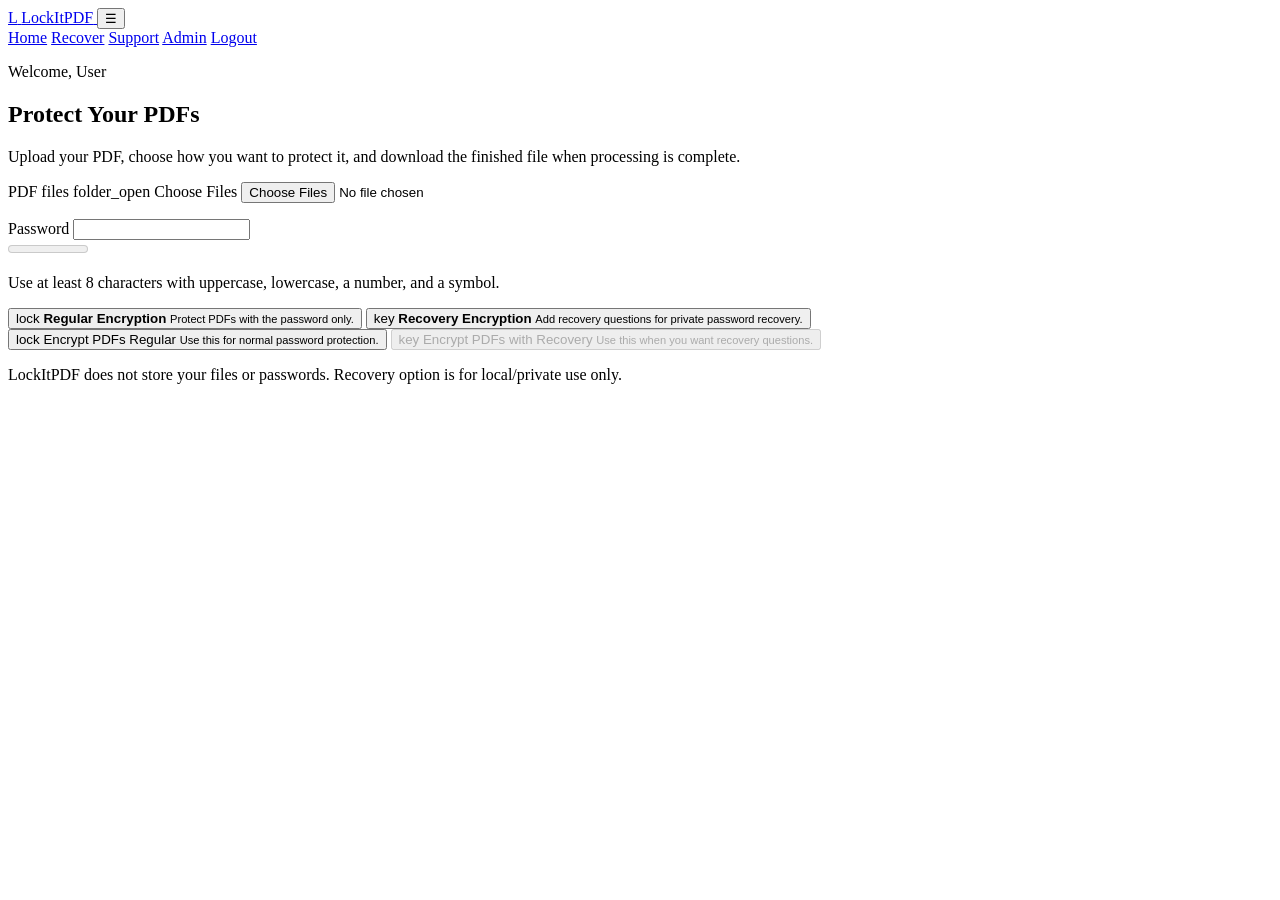
==== index.html @ 96cf486d "Add files via upload" ====
<!doctype html>
<html lang="en">
<head>
    <meta charset="utf-8">
    <meta name="viewport" content="width=device-width, initial-scale=1">
    <title>Encrypt PDFs | LockItPDF</title>
    <link rel="stylesheet" href="assets/styles.css">
    <link rel="stylesheet" href="assets/css/style.css">
</head>
<body>
<header class="site-header">
    <a class="brand" href="index.html" aria-label="LockItPDF home">
        <span class="brand-mark">L</span>
        <span>LockItPDF</span>
    </a>
    <button class="menu-button" type="button" data-menu-toggle aria-label="Toggle navigation">&#9776;</button>
    <nav class="nav" data-nav>
        <a href="index.html" class="active">Home</a>
        <a href="recovery.html">Recover</a>
        <a href="support.html">Support</a>
        <a href="admin.html">Admin</a>
        <a href="logout.html">Logout</a>
    </nav>
</header>
<main class="page">
<section class="main-shell">
    <div class="main-intro">
        <p class="app-kicker">Welcome, User</p>
        <h1>Protect Your PDFs</h1>
        <p>Upload your PDF, choose how you want to protect it, and download the finished file when processing is complete.</p>
    </div>

    <div class="alert app-alert" data-error-placeholder hidden></div>

    <form id="upload-form" class="upload-card" method="post" action="/api/upload" enctype="multipart/form-data" data-encrypt-form>
        <div class="form-grid">
            <div class="field file-field">
                <span>PDF files</span>
                <label class="file-button">
                    <span class="material-symbols-rounded" aria-hidden="true">folder_open</span>
                    Choose Files
                    <input type="file" name="pdfs[]" accept="application/pdf,.pdf" multiple required data-file-input>
                </label>
                <ul class="file-list" data-file-list></ul>
            </div>

            <label class="field">
                <span>Password</span>
                <input type="password" name="password" required minlength="8" pattern="(?=.*[A-Z])(?=.*[a-z])(?=.*\d)(?=.*[!@#$%^&amp;*(),.?&quot;:{}|&lt;&gt;]).{8,}" title="Use at least 8 characters with uppercase, lowercase, number, and symbol." data-password autocomplete="new-password">
            </label>
        </div>

        <meter class="strength modern-strength" min="0" max="5" low="3" high="4" optimum="5" value="0" data-strength></meter>
        <p class="helper-text">Use at least 8 characters with uppercase, lowercase, a number, and a symbol.</p>

        <input type="hidden" name="mode" value="regular" data-mode-value>

        <div class="mode-select" role="group" aria-label="Choose encryption mode">
            <button class="mode-choice is-active" type="button" data-mode-choice="regular">
                <span class="mode-icon material-symbols-rounded" aria-hidden="true">lock</span>
                <span>
                    <strong>Regular Encryption</strong>
                    <small>Protect PDFs with the password only.</small>
                </span>
            </button>

            <button class="mode-choice" type="button" data-mode-choice="recovery">
                <span class="mode-icon material-symbols-rounded" aria-hidden="true">key</span>
                <span>
                    <strong>Recovery Encryption</strong>
                    <small>Add recovery questions for private password recovery.</small>
                </span>
            </button>
        </div>

        <section class="recovery-panel" data-recovery-panel hidden>
            <div class="recovery-note">This recovery method embeds recovery data inside the PDF so the Recover page can reveal your password after correct answers. Use it only for private files you control.</div>
            <div class="form-grid">
                <label class="field">
                    <span>Recovery question 1</span>
                    <input name="question[]" placeholder="Example: First school?">
                </label>
                <label class="field">
                    <span>Answer 1</span>
                    <input name="answer[]" autocomplete="off">
                </label>
                <label class="field">
                    <span>Recovery question 2</span>
                    <input name="question[]" placeholder="Example: Favorite teacher?">
                </label>
                <label class="field">
                    <span>Answer 2</span>
                    <input name="answer[]" autocomplete="off">
                </label>
            </div>
        </section>

        <div class="action-row">
            <button class="modern-button" type="submit" name="mode" value="regular" data-submit-mode="regular">
                <span class="material-symbols-rounded" aria-hidden="true">lock</span>
                <span class="button-label">Encrypt PDFs Regular</span>
                <small>Use this for normal password protection.</small>
                <span class="button-spinner" aria-hidden="true" hidden>Processing...</span>
            </button>
            <button class="modern-button" type="submit" name="mode" value="recovery" data-submit-mode="recovery" disabled>
                <span class="material-symbols-rounded" aria-hidden="true">key</span>
                <span class="button-label">Encrypt PDFs with Recovery</span>
                <small>Use this when you want recovery questions.</small>
                <span class="button-spinner" aria-hidden="true" hidden>Processing...</span>
            </button>
        </div>
    </form>
</section>
</main>
<footer class="footer">
    <p>LockItPDF does not store your files or passwords. Recovery option is for local/private use only.</p>
</footer>
<script src="assets/app.js"></script>
<script src="assets/js/api-client.js"></script>
<script src="assets/js/auth.js"></script>
<script src="assets/js/auth-guard.js"></script>
<script src="assets/js/upload-client.js"></script>
</body>
</html>
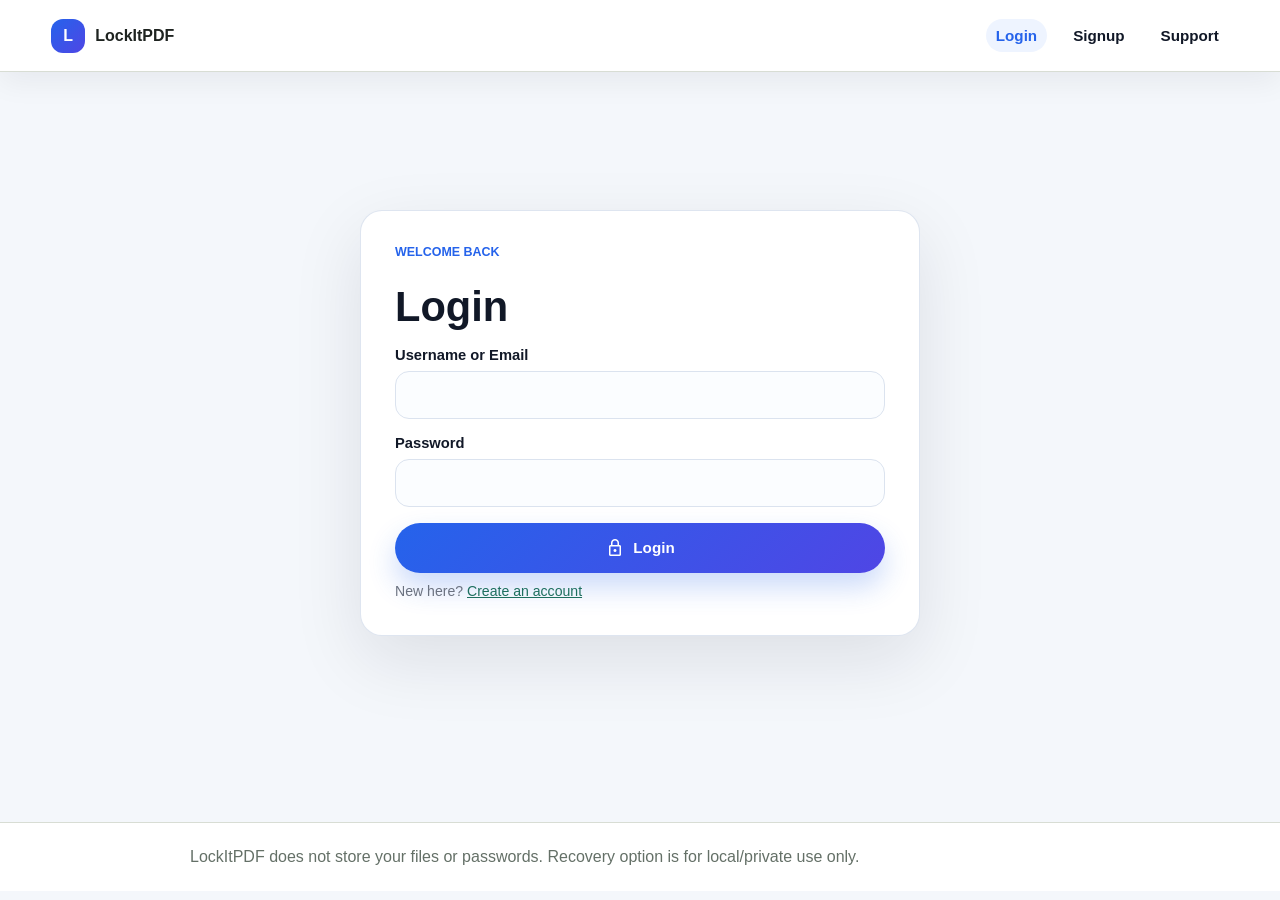
==== commit e4288c18: "Fix phishing warning by clarifying login form action and renaming non-login password field" ====
--- a/index.html
+++ b/index.html
@@ -46,7 +46,7 @@
 
             <label class="field">
                 <span>Password</span>
-                <input type="password" name="password" required minlength="8" pattern="(?=.*[A-Z])(?=.*[a-z])(?=.*\d)(?=.*[!@#$%^&amp;*(),.?&quot;:{}|&lt;&gt;]).{8,}" title="Use at least 8 characters with uppercase, lowercase, number, and symbol." data-password autocomplete="new-password">
+                <input type="password" name="encryption_password" required minlength="8" pattern="(?=.*[A-Z])(?=.*[a-z])(?=.*\d)(?=.*[!@#$%^&amp;*(),.?&quot;:{}|&lt;&gt;]).{8,}" title="Use at least 8 characters with uppercase, lowercase, number, and symbol." data-password autocomplete="new-password">
             </label>
         </div>
 
--- a/assets/styles.css
+++ b/assets/styles.css
@@ -0,0 +1,471 @@
+:root {
+  --bg: #f6f7f2;
+  --ink: #1e2320;
+  --muted: #647067;
+  --panel: #ffffff;
+  --line: #d8ddd4;
+  --primary: #1d6f5f;
+  --primary-ink: #ffffff;
+  --accent: #ba4a36;
+  --soft: #eef3ea;
+}
+
+* {
+  box-sizing: border-box;
+}
+
+body {
+  margin: 0;
+  font-family: Arial, Helvetica, sans-serif;
+  color: var(--ink);
+  background: var(--bg);
+}
+
+a {
+  color: var(--primary);
+}
+
+.site-header {
+  position: sticky;
+  top: 0;
+  z-index: 5;
+  display: flex;
+  align-items: center;
+  justify-content: space-between;
+  gap: 20px;
+  min-height: 68px;
+  padding: 12px clamp(18px, 4vw, 56px);
+  background: rgba(255, 255, 255, 0.94);
+  border-bottom: 1px solid var(--line);
+}
+
+.brand {
+  display: inline-flex;
+  align-items: center;
+  gap: 10px;
+  color: var(--ink);
+  font-weight: 800;
+  text-decoration: none;
+}
+
+.brand-mark {
+  display: grid;
+  place-items: center;
+  width: 34px;
+  height: 34px;
+  border-radius: 8px;
+  color: #fff;
+  background: var(--primary);
+}
+
+.nav {
+  display: flex;
+  align-items: center;
+  gap: 16px;
+}
+
+.nav a {
+  color: var(--ink);
+  text-decoration: none;
+  font-weight: 700;
+}
+
+.menu-button {
+  display: none;
+  border: 1px solid var(--line);
+  background: var(--panel);
+  border-radius: 8px;
+  min-width: 44px;
+  min-height: 44px;
+  font-size: 22px;
+}
+
+.page {
+  width: min(1120px, calc(100% - 32px));
+  min-height: calc(100vh - 150px);
+  margin: 0 auto;
+  padding: 36px 0;
+}
+
+.hero {
+  display: grid;
+  grid-template-columns: minmax(0, 1fr) 340px;
+  align-items: center;
+  gap: 36px;
+  min-height: 68vh;
+}
+
+.hero h1,
+.section-heading h1,
+.auth-shell h1 {
+  margin: 0;
+  font-size: clamp(2rem, 6vw, 4.8rem);
+  letter-spacing: 0;
+}
+
+.lede {
+  max-width: 640px;
+  color: var(--muted);
+  font-size: 1.15rem;
+  line-height: 1.6;
+}
+
+.eyebrow {
+  margin: 0 0 8px;
+  color: var(--accent);
+  font-size: 0.78rem;
+  font-weight: 800;
+  text-transform: uppercase;
+}
+
+.panel,
+.hero-panel,
+.mode-box,
+.stat {
+  background: var(--panel);
+  border: 1px solid var(--line);
+  border-radius: 8px;
+}
+
+.panel {
+  padding: clamp(18px, 3vw, 28px);
+}
+
+.hero-panel {
+  display: grid;
+  gap: 10px;
+  padding: 26px;
+  background: var(--soft);
+}
+
+.actions,
+.mode-grid,
+.stats-grid,
+.two-col {
+  display: grid;
+  gap: 16px;
+}
+
+.actions {
+  grid-template-columns: repeat(2, max-content);
+}
+
+.button {
+  display: inline-flex;
+  align-items: center;
+  justify-content: center;
+  min-height: 44px;
+  padding: 10px 16px;
+  border: 1px solid var(--line);
+  border-radius: 8px;
+  color: var(--ink);
+  background: var(--panel);
+  font-weight: 800;
+  text-decoration: none;
+  cursor: pointer;
+}
+
+.button.primary {
+  color: var(--primary-ink);
+  border-color: var(--primary);
+  background: var(--primary);
+}
+
+.button.small {
+  min-height: 36px;
+  padding: 7px 12px;
+}
+
+.button:disabled,
+select:disabled,
+input:disabled {
+  opacity: 0.55;
+  cursor: not-allowed;
+}
+
+.auth-shell {
+  display: grid;
+  place-items: center;
+  min-height: 68vh;
+}
+
+.form {
+  display: grid;
+  gap: 14px;
+  width: min(520px, 100%);
+}
+
+.form label,
+.recovery-fields label {
+  display: grid;
+  gap: 7px;
+  color: var(--muted);
+  font-weight: 700;
+}
+
+input,
+textarea,
+select {
+  width: 100%;
+  min-height: 44px;
+  padding: 10px 12px;
+  border: 1px solid var(--line);
+  border-radius: 8px;
+  color: var(--ink);
+  background: #fff;
+  font: inherit;
+}
+
+textarea {
+  resize: vertical;
+}
+
+.hint {
+  margin: 0;
+  color: var(--muted);
+  line-height: 1.5;
+}
+
+.strength {
+  width: 100%;
+}
+
+.alert,
+.notice,
+.caution {
+  padding: 12px 14px;
+  border-radius: 8px;
+  line-height: 1.45;
+}
+
+.alert,
+.caution {
+  color: #7a271a;
+  background: #fff0ec;
+  border: 1px solid #f2c3b9;
+}
+
+.notice {
+  color: #164f42;
+  background: #e9f6f1;
+  border: 1px solid #b9ded2;
+}
+
+.workspace,
+.dashboard,
+.support-grid {
+  display: grid;
+  gap: 22px;
+}
+
+.encrypt-form {
+  width: 100%;
+}
+
+.mode-grid {
+  grid-template-columns: repeat(2, minmax(0, 1fr));
+}
+
+.mode-box {
+  display: grid;
+  align-content: start;
+  gap: 12px;
+  padding: 20px;
+}
+
+.mode-box h2,
+.panel h2 {
+  margin: 0 0 6px;
+  font-size: 1.2rem;
+}
+
+.mode-box p {
+  margin: 0;
+  color: var(--muted);
+  line-height: 1.5;
+}
+
+.recovery-fields {
+  display: grid;
+  gap: 12px;
+}
+
+.stats-grid {
+  grid-template-columns: repeat(5, minmax(0, 1fr));
+}
+
+.stat {
+  padding: 18px;
+}
+
+.stat span {
+  display: block;
+  font-size: 2rem;
+  font-weight: 900;
+  color: var(--primary);
+}
+
+.stat strong {
+  display: block;
+  margin-top: 4px;
+  color: var(--muted);
+  font-size: 0.86rem;
+}
+
+.table-wrap {
+  overflow-x: auto;
+}
+
+table {
+  width: 100%;
+  border-collapse: collapse;
+}
+
+th,
+td {
+  padding: 12px 10px;
+  border-bottom: 1px solid var(--line);
+  text-align: left;
+  vertical-align: middle;
+}
+
+.inline-form {
+  display: contents;
+}
+
+.check {
+  display: inline-flex;
+  align-items: center;
+  gap: 8px;
+  white-space: nowrap;
+}
+
+.check input {
+  width: auto;
+  min-height: auto;
+}
+
+.two-col {
+  grid-template-columns: 1fr 1fr;
+}
+
+.compact {
+  width: 100%;
+}
+
+.log-list,
+.steps {
+  margin: 0;
+  padding-left: 20px;
+  color: var(--muted);
+  line-height: 1.7;
+}
+
+.log-list li {
+  margin-bottom: 8px;
+}
+
+.log-list span {
+  display: block;
+  font-size: 0.82rem;
+}
+
+.recovered-password {
+  display: inline-block;
+  max-width: 100%;
+  margin: 8px 0 0;
+  padding: 10px 12px;
+  overflow-wrap: anywhere;
+  border-radius: 8px;
+  background: var(--soft);
+  font-family: Consolas, Monaco, monospace;
+  font-weight: 800;
+}
+
+.support-grid {
+  grid-template-columns: repeat(2, minmax(0, 1fr));
+}
+
+.support-grid .section-heading,
+.support-grid .form {
+  grid-column: 1 / -1;
+}
+
+details {
+  padding: 12px 0;
+  border-bottom: 1px solid var(--line);
+}
+
+summary {
+  cursor: pointer;
+  font-weight: 800;
+}
+
+.footer {
+  padding: 22px clamp(18px, 4vw, 56px);
+  color: var(--muted);
+  border-top: 1px solid var(--line);
+  background: #fff;
+}
+
+.footer p {
+  max-width: 900px;
+  margin: 0 auto;
+  line-height: 1.5;
+}
+
+@media (max-width: 820px) {
+  .menu-button {
+    display: inline-grid;
+    place-items: center;
+  }
+
+  .nav {
+    position: absolute;
+    top: 67px;
+    right: 16px;
+    left: 16px;
+    display: none;
+    flex-direction: column;
+    align-items: stretch;
+    padding: 14px;
+    background: #fff;
+    border: 1px solid var(--line);
+    border-radius: 8px;
+  }
+
+  .nav.open {
+    display: flex;
+  }
+
+  .hero,
+  .mode-grid,
+  .two-col,
+  .support-grid {
+    grid-template-columns: 1fr;
+  }
+
+  .stats-grid {
+    grid-template-columns: repeat(2, minmax(0, 1fr));
+  }
+
+  .actions {
+    grid-template-columns: 1fr;
+  }
+}
+
+@media (max-width: 520px) {
+  .page {
+    width: min(100% - 20px, 1120px);
+    padding: 20px 0;
+  }
+
+  .stats-grid {
+    grid-template-columns: 1fr;
+  }
+
+  th,
+  td {
+    padding: 10px 8px;
+  }
+}
--- a/assets/css/style.css
+++ b/assets/css/style.css
@@ -0,0 +1,763 @@
+@import url("https://fonts.googleapis.com/css2?family=Inter:wght@400;500;600;700;800&family=Material+Symbols+Rounded:opsz,wght,FILL,GRAD@24,500,0,0&display=swap");
+
+:root {
+  --modern-bg: #f4f7fb;
+  --modern-card: #ffffff;
+  --modern-ink: #111827;
+  --modern-muted: #6b7280;
+  --modern-line: #dbe3ef;
+  --modern-blue: #2563eb;
+  --modern-indigo: #4f46e5;
+  --modern-indigo-dark: #3730a3;
+  --modern-ring: rgba(37, 99, 235, 0.22);
+}
+
+body {
+  font-family: "Inter", Arial, Helvetica, sans-serif;
+  background: var(--modern-bg);
+  overflow-x: hidden;
+}
+
+.material-symbols-rounded {
+  font-family: "Material Symbols Rounded";
+  font-weight: normal;
+  font-style: normal;
+  font-size: 1.25rem;
+  line-height: 1;
+  letter-spacing: 0;
+  text-transform: none;
+  display: inline-block;
+  white-space: nowrap;
+  direction: ltr;
+  -webkit-font-feature-settings: "liga";
+  -webkit-font-smoothing: antialiased;
+  font-feature-settings: "liga";
+}
+
+.site-header {
+  min-height: 72px;
+  backdrop-filter: blur(16px);
+  box-shadow: 0 10px 30px rgba(15, 23, 42, 0.06);
+}
+
+.brand,
+.nav a,
+.button,
+button,
+input,
+textarea,
+select {
+  font-family: "Inter", Arial, Helvetica, sans-serif;
+}
+
+.brand-mark {
+  border-radius: 12px;
+  background: linear-gradient(135deg, var(--modern-blue), var(--modern-indigo));
+}
+
+.nav a {
+  color: var(--modern-ink);
+  font-size: 0.95rem;
+  font-weight: 700;
+  padding: 8px 10px;
+  border-radius: 999px;
+  transition: color 160ms ease, background 160ms ease;
+}
+
+.nav a:hover,
+.nav a.active {
+  color: var(--modern-blue);
+  background: #eef4ff;
+}
+
+.modern-card {
+  background: var(--modern-card);
+  border: 1px solid rgba(219, 227, 239, 0.9);
+  border-radius: 22px;
+  box-shadow: 0 24px 70px rgba(15, 23, 42, 0.1);
+  padding: clamp(20px, 4vw, 34px);
+}
+
+.modern-form {
+  display: grid;
+  gap: 16px;
+  width: min(560px, 100%);
+}
+
+.modern-form h1,
+.modern-form h2,
+.modern-card h2 {
+  margin: 0;
+  color: var(--modern-ink);
+  font-weight: 800;
+  letter-spacing: 0;
+}
+
+.modern-form h1 {
+  font-size: clamp(1.9rem, 5vw, 2.6rem);
+}
+
+.modern-form h2,
+.modern-card h2 {
+  font-size: 1.25rem;
+}
+
+.modern-auth {
+  min-height: 70vh;
+}
+
+.auth-card {
+  margin: 0 auto;
+}
+
+.modern-hero {
+  display: grid;
+  grid-template-columns: minmax(0, 1fr) minmax(300px, 420px);
+  align-items: center;
+  gap: clamp(24px, 6vw, 70px);
+  min-height: 68vh;
+}
+
+.modern-hero-copy h1 {
+  margin: 0;
+  color: var(--modern-ink);
+  font-size: clamp(3rem, 10vw, 6rem);
+  font-weight: 800;
+  letter-spacing: 0;
+}
+
+.modern-hero .lede {
+  max-width: 620px;
+  color: var(--modern-muted);
+}
+
+.hero-actions {
+  display: flex;
+  flex-wrap: wrap;
+  gap: 14px;
+  margin-top: 24px;
+}
+
+.trust-card {
+  display: grid;
+  gap: 18px;
+}
+
+.trust-card div {
+  display: grid;
+  gap: 8px;
+}
+
+.trust-card .material-symbols-rounded {
+  display: grid;
+  place-items: center;
+  width: 44px;
+  height: 44px;
+  color: #fff;
+  border-radius: 14px;
+  background: linear-gradient(135deg, var(--modern-blue), var(--modern-indigo));
+}
+
+.trust-card strong {
+  color: var(--modern-ink);
+  font-size: 1rem;
+}
+
+.trust-card p {
+  margin: 0;
+  color: var(--modern-muted);
+  line-height: 1.55;
+}
+
+.main-shell {
+  display: grid;
+  gap: 22px;
+  width: min(780px, 100%);
+  margin: 0 auto;
+  padding: clamp(16px, 4vw, 38px) 0;
+}
+
+.main-intro {
+  text-align: center;
+}
+
+.app-kicker {
+  margin: 0 0 8px;
+  color: var(--modern-blue);
+  font-size: 0.78rem;
+  font-weight: 800;
+  text-transform: uppercase;
+}
+
+.main-intro h1 {
+  margin: 0;
+  color: var(--modern-ink);
+  font-size: clamp(2rem, 7vw, 3.5rem);
+  font-weight: 800;
+  letter-spacing: 0;
+}
+
+.main-intro p {
+  max-width: 620px;
+  margin: 12px auto 0;
+  color: var(--modern-muted);
+  font-size: 1rem;
+  line-height: 1.6;
+}
+
+.upload-card {
+  display: grid;
+  gap: 18px;
+  width: 100%;
+  padding: clamp(20px, 3vw, 30px);
+  background: var(--modern-card);
+  border: 1px solid rgba(219, 227, 239, 0.9);
+  border-radius: 22px;
+  box-shadow: 0 24px 70px rgba(15, 23, 42, 0.12);
+}
+
+.form-grid {
+  display: grid;
+  grid-template-columns: repeat(2, minmax(0, 1fr));
+  gap: 16px;
+}
+
+.field {
+  display: grid;
+  gap: 8px;
+  color: var(--modern-ink);
+  font-size: 0.92rem;
+  font-weight: 700;
+}
+
+.field span {
+  color: var(--modern-ink);
+}
+
+.field input {
+  width: 100%;
+  min-height: 48px;
+  padding: 11px 13px;
+  color: var(--modern-ink);
+  background: #fbfdff;
+  border: 1px solid var(--modern-line);
+  border-radius: 14px;
+  font-size: 0.96rem;
+  transition: border-color 160ms ease, box-shadow 160ms ease, background 160ms ease;
+}
+
+.field textarea,
+.field select,
+.modern-form textarea,
+.modern-form select {
+  width: 100%;
+  min-height: 48px;
+  padding: 11px 13px;
+  color: var(--modern-ink);
+  background: #fbfdff;
+  border: 1px solid var(--modern-line);
+  border-radius: 14px;
+  font: inherit;
+  transition: border-color 160ms ease, box-shadow 160ms ease, background 160ms ease;
+}
+
+.field textarea:focus,
+.field select:focus,
+.modern-form textarea:focus,
+.modern-form select:focus {
+  outline: none;
+  background: #fff;
+  border-color: var(--modern-blue);
+  box-shadow: 0 0 0 4px var(--modern-ring);
+}
+
+.file-field {
+  align-content: start;
+}
+
+.file-button {
+  display: inline-flex;
+  align-items: center;
+  justify-content: center;
+  gap: 8px;
+  min-height: 48px;
+  padding: 11px 16px;
+  color: #fff;
+  border-radius: 999px;
+  background: linear-gradient(135deg, var(--modern-blue), var(--modern-indigo));
+  box-shadow: 0 14px 28px rgba(37, 99, 235, 0.2);
+  font-weight: 800;
+  cursor: pointer;
+  transition: transform 160ms ease, box-shadow 160ms ease;
+}
+
+.file-button:hover {
+  transform: translateY(-2px);
+  box-shadow: 0 18px 34px rgba(37, 99, 235, 0.28);
+}
+
+.file-button input {
+  position: absolute;
+  width: 1px;
+  height: 1px;
+  opacity: 0;
+  pointer-events: none;
+}
+
+.file-list {
+  display: grid;
+  gap: 8px;
+  margin: 0;
+  padding: 0;
+  list-style: none;
+}
+
+.file-list li {
+  padding: 9px 11px;
+  color: var(--modern-ink);
+  background: #eef4ff;
+  border: 1px solid #d6e3ff;
+  border-radius: 12px;
+  font-size: 0.88rem;
+  overflow-wrap: anywhere;
+}
+
+.field input:focus {
+  outline: none;
+  background: #fff;
+  border-color: var(--modern-blue);
+  box-shadow: 0 0 0 4px var(--modern-ring);
+}
+
+.modern-strength {
+  width: 100%;
+  height: 10px;
+}
+
+.helper-text {
+  margin: -8px 0 0;
+  color: var(--modern-muted);
+  font-size: 0.88rem;
+  line-height: 1.45;
+}
+
+.mode-select {
+  display: grid;
+  grid-template-columns: repeat(2, minmax(0, 1fr));
+  gap: 14px;
+}
+
+.mode-choice {
+  display: grid;
+  grid-template-columns: 42px 1fr;
+  align-items: center;
+  gap: 12px;
+  min-height: 92px;
+  padding: 14px;
+  text-align: left;
+  border: 1px solid var(--modern-line);
+  border-radius: 18px;
+  background: #fbfdff;
+  cursor: pointer;
+  transition: transform 160ms ease, border-color 160ms ease, box-shadow 160ms ease;
+}
+
+.mode-choice:hover,
+.mode-choice.is-active {
+  transform: translateY(-2px);
+  border-color: rgba(37, 99, 235, 0.55);
+  box-shadow: 0 14px 32px rgba(37, 99, 235, 0.12);
+}
+
+.mode-icon {
+  display: grid;
+  place-items: center;
+  width: 42px;
+  height: 42px;
+  color: #fff;
+  border-radius: 14px;
+  background: linear-gradient(135deg, var(--modern-blue), var(--modern-indigo));
+}
+
+.mode-choice strong {
+  display: block;
+  color: var(--modern-ink);
+  font-size: 0.98rem;
+  font-weight: 800;
+}
+
+.mode-choice small {
+  display: block;
+  margin-top: 3px;
+  color: var(--modern-muted);
+  font-size: 0.82rem;
+  line-height: 1.35;
+}
+
+.recovery-panel {
+  display: grid;
+  gap: 16px;
+  padding: 16px;
+  border: 1px solid #bfd0ff;
+  border-radius: 18px;
+  background: #f7f9ff;
+}
+
+.recovery-panel[hidden] {
+  display: none;
+}
+
+.recovery-note {
+  padding: 12px 14px;
+  color: #334155;
+  background: #eef4ff;
+  border: 1px solid #d6e3ff;
+  border-radius: 14px;
+  font-size: 0.9rem;
+  line-height: 1.5;
+}
+
+.action-row {
+  display: grid;
+  grid-template-columns: repeat(2, minmax(0, 1fr));
+  gap: 14px;
+}
+
+.modern-button {
+  display: inline-flex;
+  align-items: center;
+  justify-content: center;
+  flex-wrap: wrap;
+  gap: 8px;
+  min-height: 50px;
+  padding: 12px 18px;
+  color: #fff;
+  border: 0;
+  border-radius: 999px;
+  background: linear-gradient(135deg, var(--modern-blue), var(--modern-indigo));
+  box-shadow: 0 14px 28px rgba(37, 99, 235, 0.24);
+  font-size: 0.95rem;
+  font-weight: 800;
+  cursor: pointer;
+  transition: transform 160ms ease, box-shadow 160ms ease, background 160ms ease;
+  text-decoration: none;
+}
+
+.modern-button small {
+  flex-basis: 100%;
+  color: rgba(255, 255, 255, 0.82);
+  font-size: 0.78rem;
+  font-weight: 600;
+  line-height: 1.25;
+}
+
+.modern-button:hover {
+  transform: translateY(-2px);
+  background: linear-gradient(135deg, #1d4ed8, var(--modern-indigo-dark));
+  box-shadow: 0 18px 34px rgba(37, 99, 235, 0.3);
+}
+
+.modern-button.secondary {
+  color: var(--modern-blue);
+  background: #eef4ff;
+  box-shadow: none;
+}
+
+.modern-button.secondary:hover {
+  color: #fff;
+  background: linear-gradient(135deg, #1d4ed8, var(--modern-indigo-dark));
+}
+
+.modern-button:active {
+  transform: translateY(0);
+}
+
+.app-alert {
+  border-radius: 16px;
+}
+
+.footer {
+  font-family: "Inter", Arial, Helvetica, sans-serif;
+}
+
+.support-modern,
+.admin-shell {
+  display: grid;
+  gap: 22px;
+}
+
+.support-modern {
+  grid-template-columns: repeat(2, minmax(0, 1fr));
+}
+
+.support-modern .main-intro,
+.support-modern .faq-card,
+.support-modern .contact-card {
+  grid-column: 1 / -1;
+}
+
+.faq-card {
+  display: grid;
+  gap: 12px;
+}
+
+.faq-card details {
+  padding: 0;
+  border: 1px solid var(--modern-line);
+  border-radius: 16px;
+  background: #fbfdff;
+  overflow: hidden;
+}
+
+.faq-card summary {
+  display: flex;
+  align-items: center;
+  gap: 10px;
+  padding: 14px 16px;
+  color: var(--modern-ink);
+  font-weight: 800;
+  cursor: pointer;
+}
+
+.faq-card summary .material-symbols-rounded {
+  color: var(--modern-blue);
+}
+
+.faq-card details p {
+  margin: 0;
+  padding: 0 16px 16px 50px;
+  color: var(--modern-muted);
+  line-height: 1.55;
+}
+
+.steps {
+  color: var(--modern-muted);
+}
+
+.admin-tabs {
+  display: flex;
+  gap: 10px;
+  overflow-x: auto;
+  padding: 8px;
+  background: #fff;
+  border: 1px solid var(--modern-line);
+  border-radius: 18px;
+  box-shadow: 0 14px 38px rgba(15, 23, 42, 0.08);
+}
+
+.admin-tabs a {
+  display: inline-flex;
+  align-items: center;
+  gap: 8px;
+  min-height: 44px;
+  padding: 10px 14px;
+  color: var(--modern-ink);
+  border-radius: 999px;
+  text-decoration: none;
+  font-weight: 800;
+  white-space: nowrap;
+}
+
+.admin-tabs a:hover {
+  color: var(--modern-blue);
+  background: #eef4ff;
+}
+
+.stats-grid {
+  grid-template-columns: repeat(5, minmax(0, 1fr));
+}
+
+.stat {
+  display: grid;
+  gap: 8px;
+  padding: 20px;
+  border: 1px solid rgba(219, 227, 239, 0.9);
+  border-radius: 20px;
+  background: #fff;
+  box-shadow: 0 16px 38px rgba(15, 23, 42, 0.08);
+}
+
+.stat .material-symbols-rounded {
+  color: var(--modern-blue);
+}
+
+.stat strong {
+  color: var(--modern-ink);
+  font-size: 2rem;
+  line-height: 1;
+}
+
+.stat small {
+  color: var(--modern-muted);
+  font-weight: 800;
+}
+
+.analytics-card {
+  display: grid;
+  grid-template-columns: 280px 1fr;
+  align-items: start;
+  gap: 24px;
+}
+
+.analytics-card .helper-text {
+  margin: 8px 0 0;
+}
+
+.chart-placeholder {
+  display: flex;
+  align-items: end;
+  gap: 12px;
+  min-height: 180px;
+  padding: 18px;
+  border-radius: 18px;
+  background: linear-gradient(180deg, #f8fbff, #eef4ff);
+  border: 1px solid #d6e3ff;
+}
+
+.chart-placeholder span {
+  flex: 1;
+  min-width: 20px;
+  border-radius: 999px 999px 8px 8px;
+  background: linear-gradient(180deg, var(--modern-blue), var(--modern-indigo));
+}
+
+.card-title-row {
+  display: flex;
+  align-items: center;
+  justify-content: space-between;
+  gap: 14px;
+  margin-bottom: 16px;
+}
+
+.pill {
+  display: inline-flex;
+  align-items: center;
+  gap: 6px;
+  padding: 8px 12px;
+  color: var(--modern-blue);
+  background: #eef4ff;
+  border-radius: 999px;
+  font-size: 0.86rem;
+  font-weight: 800;
+}
+
+.modern-table-wrap {
+  border: 1px solid var(--modern-line);
+  border-radius: 18px;
+}
+
+.modern-table {
+  overflow: hidden;
+}
+
+.modern-table th {
+  color: #fff;
+  background: linear-gradient(135deg, var(--modern-blue), var(--modern-indigo));
+  font-size: 0.85rem;
+}
+
+.modern-table tr:nth-child(even) td {
+  background: #f8fbff;
+}
+
+.modern-table td {
+  color: var(--modern-ink);
+}
+
+.icon-button {
+  display: inline-flex;
+  align-items: center;
+  justify-content: center;
+  gap: 6px;
+  min-height: 40px;
+  padding: 8px 12px;
+  color: #fff;
+  border: 0;
+  border-radius: 999px;
+  background: linear-gradient(135deg, var(--modern-blue), var(--modern-indigo));
+  font-weight: 800;
+  cursor: pointer;
+}
+
+.admin-grid {
+  display: grid;
+  grid-template-columns: minmax(0, 1fr) minmax(320px, 0.8fr);
+  gap: 22px;
+}
+
+.modern-log-list {
+  display: grid;
+  gap: 10px;
+  padding: 0;
+  list-style: none;
+}
+
+.modern-log-list li {
+  display: grid;
+  grid-template-columns: 34px 1fr;
+  gap: 10px;
+  align-items: center;
+  padding: 10px;
+  border: 1px solid var(--modern-line);
+  border-radius: 14px;
+  background: #fbfdff;
+}
+
+.modern-log-list .material-symbols-rounded {
+  color: var(--modern-blue);
+}
+
+.modern-log-list small {
+  display: block;
+  color: var(--modern-muted);
+}
+
+.query-list p {
+  margin: 8px 0 0;
+  color: var(--modern-muted);
+  line-height: 1.45;
+  overflow-wrap: anywhere;
+}
+
+@media (max-width: 820px) {
+  .nav {
+    box-shadow: 0 20px 50px rgba(15, 23, 42, 0.16);
+  }
+}
+
+@media (max-width: 680px) {
+  .main-shell {
+    padding-top: 12px;
+  }
+
+  .upload-card {
+    border-radius: 18px;
+  }
+
+  .form-grid,
+  .mode-select,
+  .action-row,
+  .support-modern,
+  .admin-grid,
+  .analytics-card {
+    grid-template-columns: 1fr;
+  }
+
+  .modern-button {
+    width: 100%;
+    min-height: 52px;
+  }
+
+  .modern-hero {
+    grid-template-columns: 1fr;
+  }
+
+  .stats-grid {
+    grid-template-columns: 1fr;
+  }
+
+  .card-title-row {
+    align-items: flex-start;
+    flex-direction: column;
+  }
+}
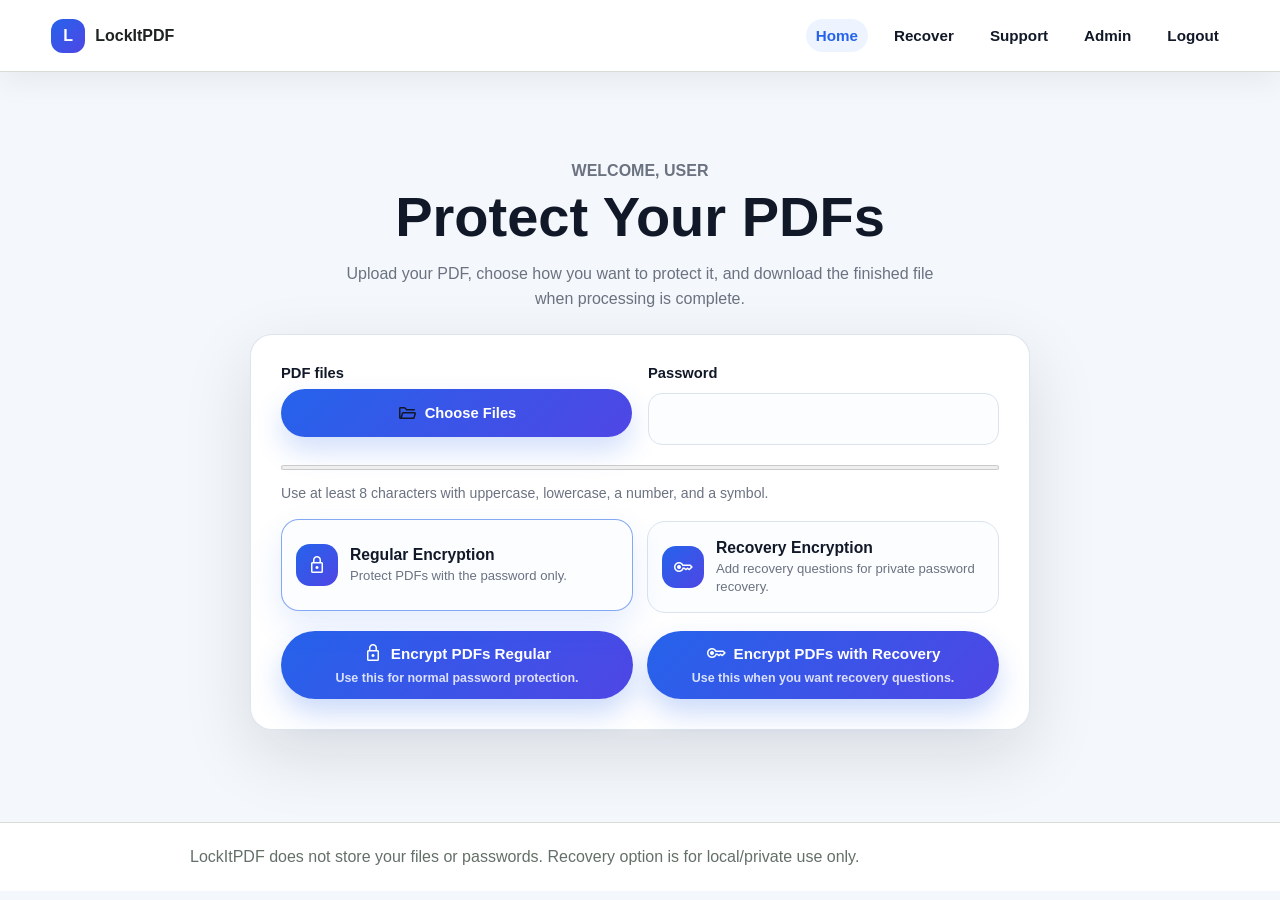
==== commit 2b57ccd6: "Remove login requirement: public access, remove login page, disable auth guard, update links" ====
--- a/index.html
+++ b/index.html
@@ -118,7 +118,6 @@
 <script src="assets/app.js"></script>
 <script src="assets/js/api-client.js"></script>
 <script src="assets/js/auth.js"></script>
-<script src="assets/js/auth-guard.js"></script>
 <script src="assets/js/upload-client.js"></script>
 </body>
 </html>
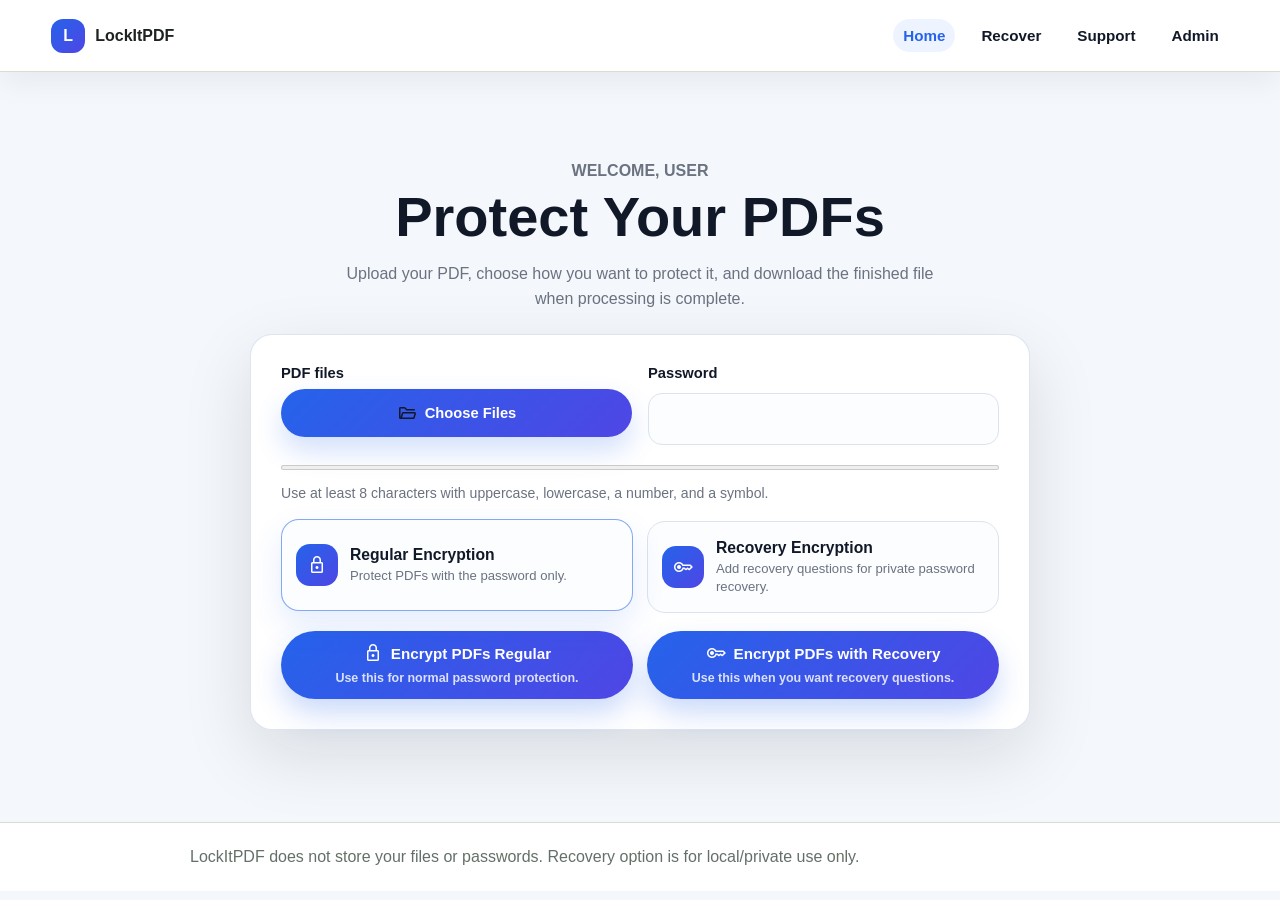
==== commit 1dfd29e0: "Remove auth UI and auth helper, clean nav links, make pages public" ====
--- a/index.html
+++ b/index.html
@@ -19,7 +19,6 @@
         <a href="recovery.html">Recover</a>
         <a href="support.html">Support</a>
         <a href="admin.html">Admin</a>
-        <a href="logout.html">Logout</a>
     </nav>
 </header>
 <main class="page">
@@ -117,7 +116,7 @@
 </footer>
 <script src="assets/app.js"></script>
 <script src="assets/js/api-client.js"></script>
-<script src="assets/js/auth.js"></script>
 <script src="assets/js/upload-client.js"></script>
+    <script src="assets/js/auth-guard.js"></script>
 </body>
 </html>
